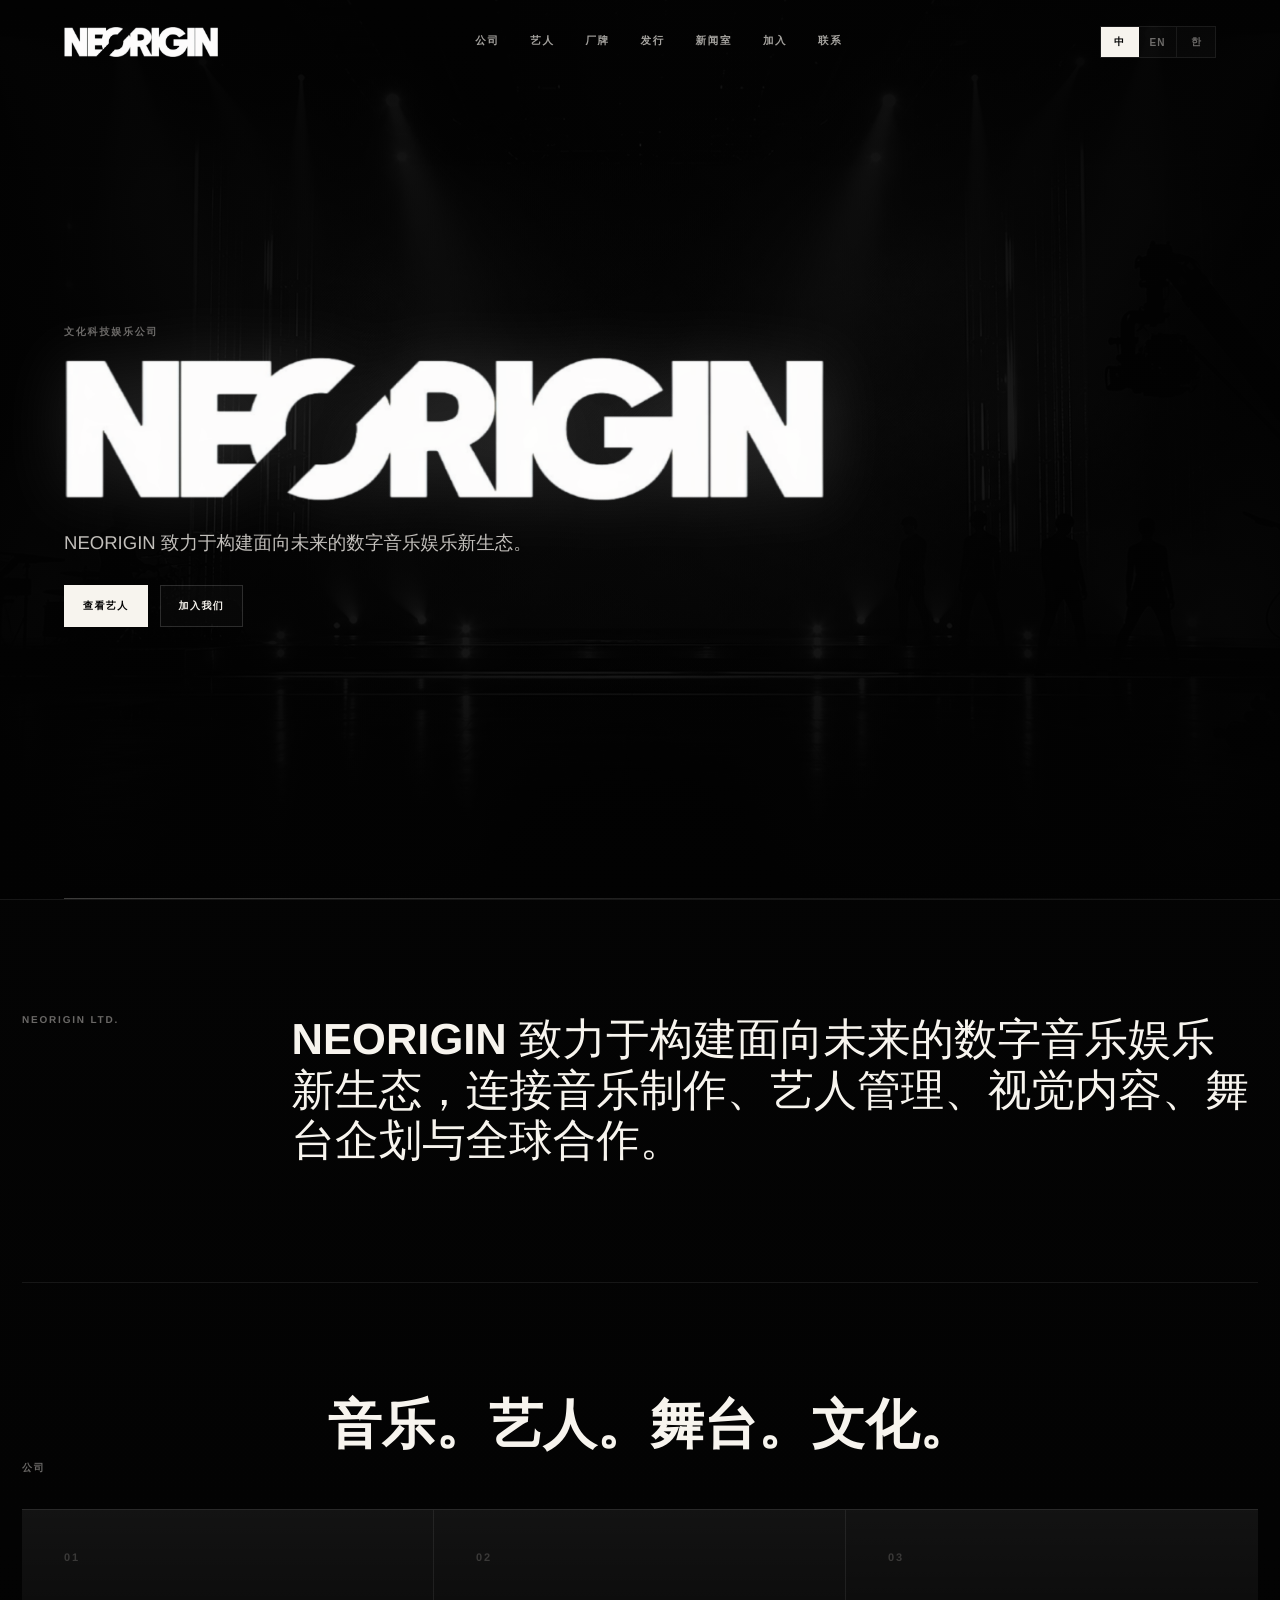
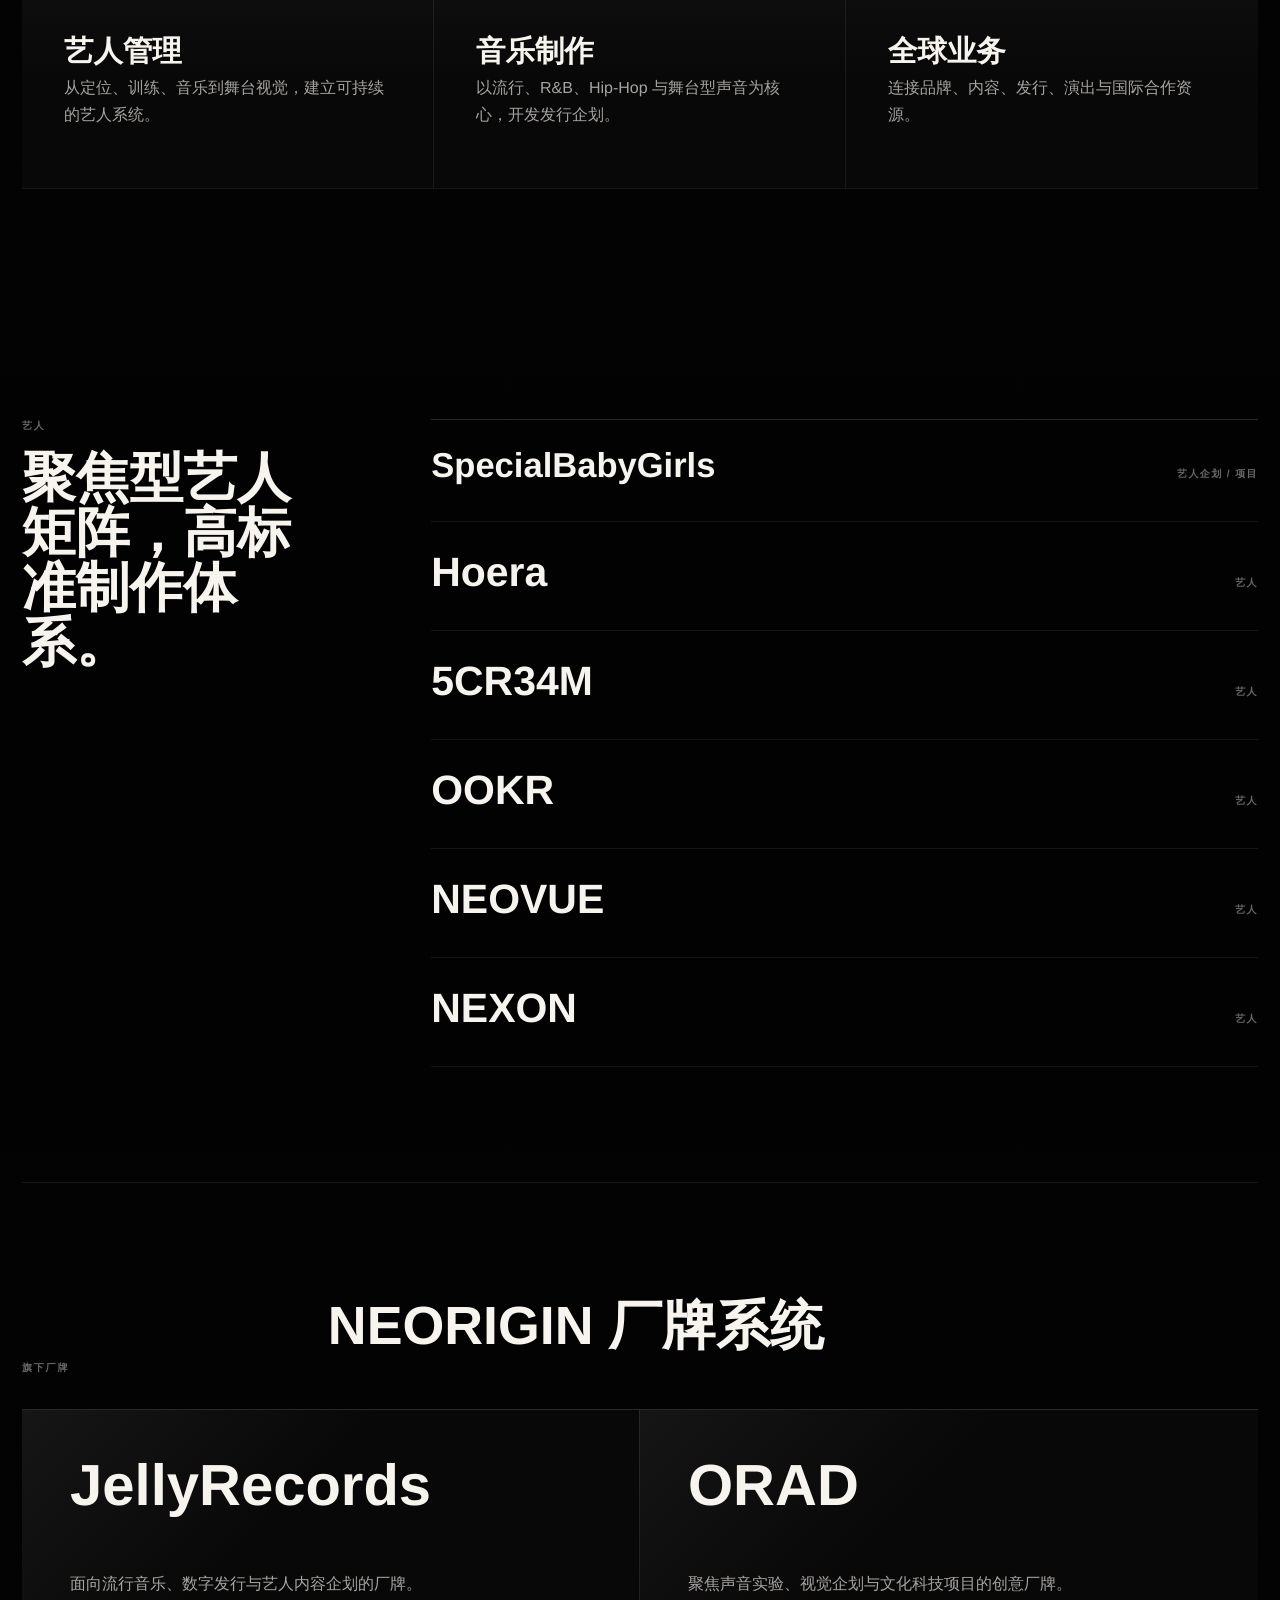
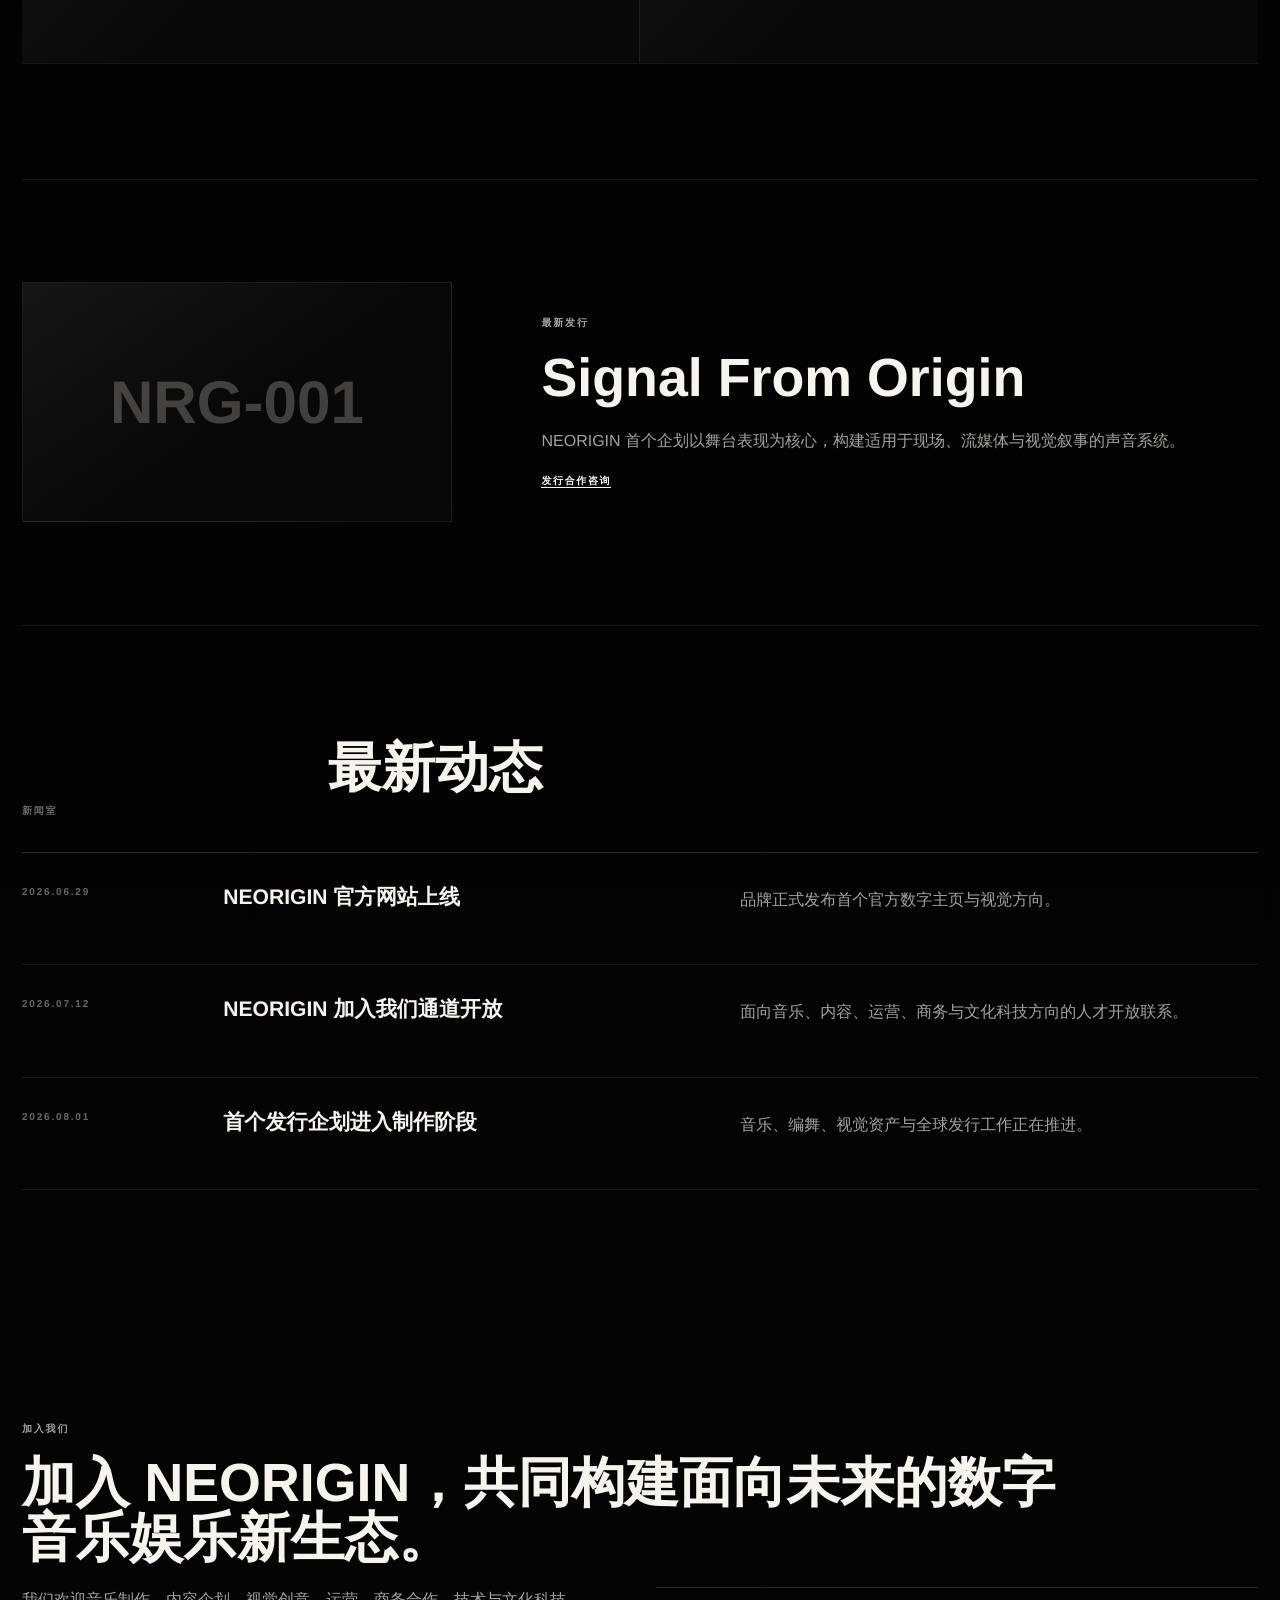
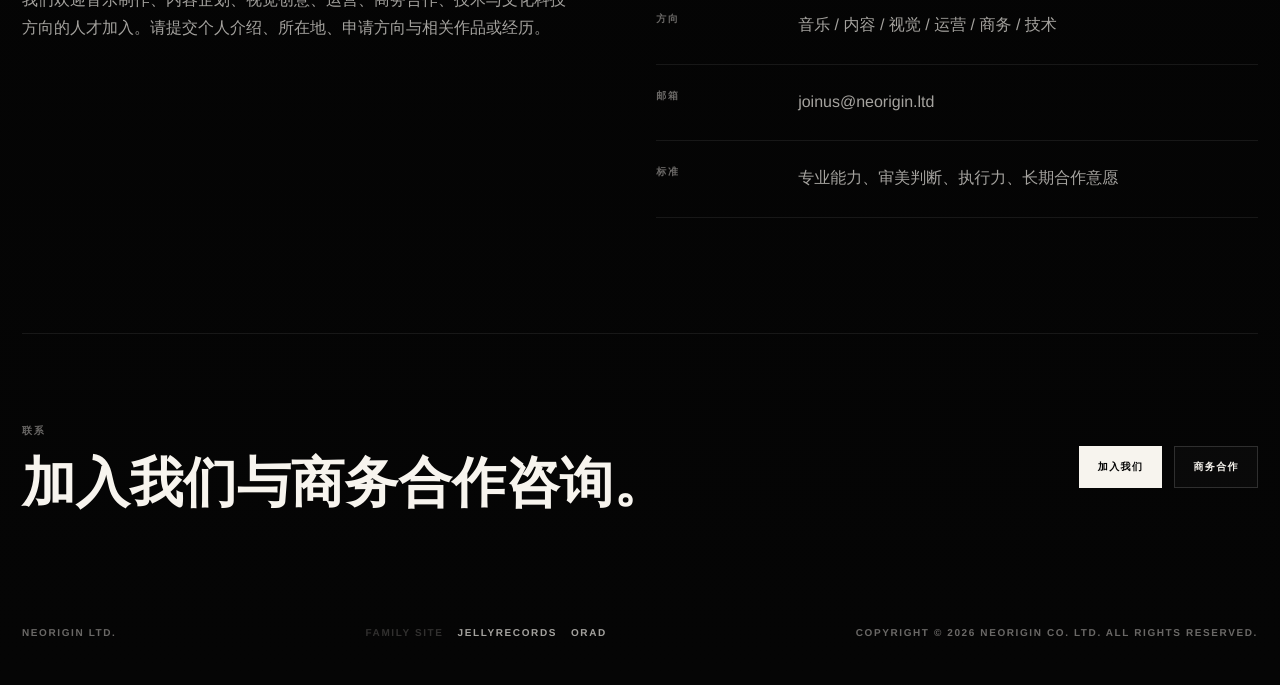
==== index.html @ 67bed232 "Add files via upload" ====
<!doctype html>
<html lang="zh-CN">
  <head>
    <meta charset="UTF-8" />
    <meta name="viewport" content="width=device-width, initial-scale=1.0" />
    <title>NEORIGIN | Official Website</title>
    <meta
      name="description"
      content="NEORIGIN is a premium music label building artists, sound, performance, and culture."
      data-i18n-attr="content:meta.description"
    />
    <link rel="stylesheet" href="./styles.css?v=2" />
  </head>
  <body>
    <header class="site-header" data-header>
      <a class="brand" href="#top" aria-label="NEORIGIN home">
        <img src="./assets/neorigin-logo.PNG" alt="NEORIGIN" />
      </a>
      <nav class="nav" aria-label="Primary navigation">
        <a href="#company" data-i18n="nav.company">公司</a>
        <div class="nav-item nav-artists">
          <a href="#artists" data-i18n="nav.artists">艺人</a>
          <div class="mega-menu artist-mega" aria-label="Artist pages">
            <a class="artist-logo-link" href="./artists/specialbabygirls/">
              <img src="./assets/SPECIALBABYGIRLS-LOGO-TRIM.PNG" alt="SpecialBabyGirls" />
            </a>
            <a class="artist-logo-link" href="./artists/hoera/">
              <img class="logo-hoera" src="./assets/Hoera-LOGO-TRIM.PNG" alt="Hoera" />
            </a>
            <a class="artist-logo-link" href="./artists/5cr34m/">
              <img src="./assets/5CR34M-LOGO-TRIM.PNG" alt="5CR34M" />
            </a>
            <a href="./artists/ookr/">OOKR</a>
            <a class="artist-logo-link" href="./artists/neovue/">
              <img src="./assets/NEOVUE-LOGO-TRIM.PNG" alt="NEOVUE" />
            </a>
            <a class="artist-logo-link" href="./artists/nexon/">
              <img src="./assets/NEXON-LOGO-TRIM.PNG" alt="NEXON" />
            </a>
          </div>
        </div>
        <div class="nav-item nav-labels">
          <a href="#labels" data-i18n="nav.labels">厂牌</a>
          <div class="mega-menu label-mega" aria-label="Label pages">
            <a href="./labels/jellyrecords/">
              <span>JellyRecords</span>
              <small data-i18n="labels.jelly.short">Pop / Digital Release</small>
            </a>
            <a href="./labels/orad/">
              <span>ORAD</span>
              <small data-i18n="labels.orad.short">Sound / Visual Lab</small>
            </a>
          </div>
        </div>
        <a href="#release" data-i18n="nav.release">发行</a>
        <a href="#news" data-i18n="nav.news">新闻室</a>
        <a href="#join" data-i18n="nav.join">加入</a>
        <a href="#contact" data-i18n="nav.contact">联系</a>
      </nav>
      <div class="header-actions">
        <div class="language-switch" aria-label="Language selector">
          <button class="lang-button is-active" type="button" data-lang="zh">中</button>
          <button class="lang-button" type="button" data-lang="en">EN</button>
          <button class="lang-button" type="button" data-lang="ko">한</button>
        </div>
        <button class="menu-button" type="button" aria-label="Open menu" data-menu-button>
          <span></span>
          <span></span>
        </button>
      </div>
    </header>

    <main id="top">
      <section class="hero" aria-label="NEORIGIN introduction">
        <img class="hero-media" src="./assets/neorigin-hero.png" alt="" />
        <div class="hero-overlay"></div>
        <div class="hero-content">
          <p class="kicker" data-i18n="hero.kicker">文化科技娱乐公司</p>
          <h1>
            <span>NEORIGIN</span>
            <img class="hero-logo" src="./assets/neorigin-logo.PNG" alt="" />
          </h1>
          <p class="hero-copy" data-i18n="hero.copy">
            NEORIGIN 致力于构建面向未来的数字音乐娱乐新生态。
          </p>
          <div class="hero-actions">
            <a class="button primary" href="#artists" data-i18n="hero.primary">查看艺人</a>
            <a class="button secondary" href="#join" data-i18n="hero.secondary">加入我们</a>
          </div>
        </div>
      </section>

      <section class="section intro-band" aria-label="Brand statement">
        <div class="section-label">NEORIGIN LTD.</div>
        <p data-i18n="intro.statement">
          NEORIGIN 致力于构建面向未来的数字音乐娱乐新生态，连接音乐制作、艺人管理、视觉内容、舞台企划与全球合作。
        </p>
      </section>

      <section class="section company" id="company">
        <div class="section-head">
          <p class="kicker" data-i18n="company.kicker">公司</p>
          <h2 data-i18n="company.title">Music. Artist. Performance. Culture.</h2>
        </div>
        <div class="company-grid">
          <article>
            <span>01</span>
            <h3 data-i18n="company.one.title">艺人管理</h3>
            <p data-i18n="company.one.copy">从定位、训练、音乐到舞台视觉，建立可持续的艺人系统。</p>
          </article>
          <article>
            <span>02</span>
            <h3 data-i18n="company.two.title">音乐制作</h3>
            <p data-i18n="company.two.copy">以流行、R&amp;B、Hip-Hop 与舞台型声音为核心，开发发行企划。</p>
          </article>
          <article>
            <span>03</span>
            <h3 data-i18n="company.three.title">全球业务</h3>
            <p data-i18n="company.three.copy">连接品牌、内容、发行、演出与国际合作资源。</p>
          </article>
        </div>
      </section>

      <section class="section split" id="artists">
        <div>
          <p class="kicker" data-i18n="artists.kicker">艺人</p>
          <h2 data-i18n="artists.title">聚焦型艺人矩阵，高标准制作体系。</h2>
        </div>
        <div class="artist-grid">
          <article class="artist-card">
            <h3><a href="./artists/specialbabygirls/">SpecialBabyGirls</a></h3>
            <p data-i18n="artists.type.group">Artist / Project</p>
          </article>
          <article class="artist-card">
            <h3><a href="./artists/hoera/">Hoera</a></h3>
            <p data-i18n="artists.type.artist">Artist</p>
          </article>
          <article class="artist-card">
            <h3><a href="./artists/5cr34m/">5CR34M</a></h3>
            <p data-i18n="artists.type.artist">Artist</p>
          </article>
          <article class="artist-card">
            <h3><a href="./artists/ookr/">OOKR</a></h3>
            <p data-i18n="artists.type.artist">Artist</p>
          </article>
          <article class="artist-card">
            <h3><a href="./artists/neovue/">NEOVUE</a></h3>
            <p data-i18n="artists.type.artist">Artist</p>
          </article>
          <article class="artist-card">
            <h3><a href="./artists/nexon/">NEXON</a></h3>
            <p data-i18n="artists.type.artist">Artist</p>
          </article>
        </div>
      </section>

      <section class="section labels" id="labels">
        <div class="section-head">
          <p class="kicker" data-i18n="labels.kicker">旗下厂牌</p>
          <h2 data-i18n="labels.title">NEORIGIN Label System</h2>
        </div>
        <div class="label-grid">
          <article>
            <h3><a href="./labels/jellyrecords/">JellyRecords</a></h3>
            <p data-i18n="labels.jelly">面向流行音乐、数字发行与艺人内容企划的厂牌。</p>
          </article>
          <article>
            <h3><a href="./labels/orad/">ORAD</a></h3>
            <p data-i18n="labels.orad">聚焦声音实验、视觉企划与文化科技项目的创意厂牌。</p>
          </article>
        </div>
      </section>

      <section class="release" id="release">
        <div class="release-art">
          <span>NRG-001</span>
        </div>
        <div class="release-copy">
          <p class="kicker" data-i18n="release.kicker">最新发行</p>
          <h2 data-i18n="release.title">Signal From Origin</h2>
          <p data-i18n="release.copy">
            NEORIGIN 首个企划以舞台表现为核心，构建适用于现场、流媒体与视觉叙事的声音系统。
          </p>
          <a class="text-link" href="#contact" data-i18n="release.link">发行合作咨询</a>
        </div>
      </section>

      <section class="section news" id="news">
        <div class="section-head">
          <p class="kicker" data-i18n="news.kicker">新闻室</p>
          <h2 data-i18n="news.title">最新动态</h2>
        </div>
        <div class="news-list">
          <article>
            <time datetime="2026-06-29">2026.06.29</time>
            <h3 data-i18n="news.one.title">NEORIGIN 官方网站上线</h3>
            <p data-i18n="news.one.copy">品牌正式发布首个官方数字主页与视觉方向。</p>
          </article>
          <article>
            <time datetime="2026-07-12">2026.07.12</time>
            <h3 data-i18n="news.two.title">NEORIGIN 加入我们通道开放</h3>
            <p data-i18n="news.two.copy">面向音乐、内容、运营、商务与文化科技方向的人才开放联系。</p>
          </article>
          <article>
            <time datetime="2026-08-01">2026.08.01</time>
            <h3 data-i18n="news.three.title">首个发行企划进入制作阶段</h3>
            <p data-i18n="news.three.copy">音乐、编舞、视觉资产与全球发行工作正在推进。</p>
          </article>
        </div>
      </section>

      <section class="about" id="join">
        <p class="kicker" data-i18n="join.kicker">加入我们</p>
        <h2 data-i18n="join.title">
          加入 NEORIGIN，共同构建面向未来的数字音乐娱乐新生态。
        </h2>
        <div class="about-grid">
          <p data-i18n="join.copy">
            我们欢迎音乐制作、内容企划、视觉创意、运营、商务合作、技术与文化科技方向的人才加入。请提交个人介绍、所在地、申请方向与相关作品或经历。
          </p>
          <dl>
            <div>
              <dt data-i18n="join.field.label">方向</dt>
              <dd data-i18n="join.field.value">音乐 / 内容 / 视觉 / 运营 / 商务 / 技术</dd>
            </div>
            <div>
              <dt data-i18n="join.mail.label">邮箱</dt>
              <dd><a href="mailto:joinus@neorigin.ltd">joinus@neorigin.ltd</a></dd>
            </div>
            <div>
              <dt data-i18n="join.standard.label">标准</dt>
              <dd data-i18n="join.standard.value">专业能力、审美判断、执行力、长期合作意愿</dd>
            </div>
          </dl>
        </div>
      </section>

      <section class="contact" id="contact">
        <div>
          <p class="kicker" data-i18n="contact.kicker">联系</p>
          <h2 data-i18n="contact.title">加入我们与商务合作咨询。</h2>
        </div>
        <div class="contact-links">
          <a class="button primary" href="mailto:joinus@neorigin.ltd" data-i18n="contact.join">加入我们</a>
          <a class="button secondary" href="mailto:reportorbeat@neorigin.ltd" data-i18n="contact.business">商务合作</a>
        </div>
      </section>
    </main>

    <footer class="footer">
      <span>NEORIGIN LTD.</span>
      <div class="footer-links" aria-label="Family site">
        <span>Family Site</span>
        <a href="./labels/jellyrecords/">JellyRecords</a>
        <a href="./labels/orad/">ORAD</a>
      </div>
      <span data-i18n="footer.rights">COPYRIGHT © 2026 NEORIGIN CO. LTD. ALL RIGHTS RESERVED.</span>
    </footer>

    <script src="./script.js"></script>
  </body>
</html>
---- styles.css ----
:root {
  --bg: #020202;
  --surface: #080808;
  --surface-2: #101010;
  --line: rgba(255, 255, 255, 0.15);
  --line-soft: rgba(255, 255, 255, 0.075);
  --text: #f7f4ee;
  --muted: rgba(247, 244, 238, 0.66);
  --soft: rgba(247, 244, 238, 0.42);
  --faint: rgba(247, 244, 238, 0.18);
  --max: 1240px;
  --pad: clamp(22px, 5vw, 72px);
}

* {
  box-sizing: border-box;
}

html {
  scroll-behavior: smooth;
  background: var(--bg);
}

body {
  margin: 0;
  overflow-x: hidden;
  background:
    radial-gradient(circle at 70% 0%, rgba(255, 255, 255, 0.055), transparent 34vw),
    linear-gradient(180deg, #050505 0%, var(--bg) 42%, #050505 100%);
  color: var(--text);
  font-family:
    "Inter", "Helvetica Neue", Helvetica, ui-sans-serif, system-ui, -apple-system,
    BlinkMacSystemFont, "Segoe UI", "PingFang SC", "Hiragino Sans GB",
    "Noto Sans CJK SC", "Microsoft YaHei", Arial, sans-serif;
  letter-spacing: 0;
  text-rendering: geometricPrecision;
  -webkit-font-smoothing: antialiased;
}

body::selection {
  background: var(--text);
  color: var(--bg);
}

a {
  color: inherit;
  text-decoration: none;
}

img,
svg,
video,
canvas {
  max-width: 100%;
}

button,
input,
textarea,
select {
  font: inherit;
}

:where(h1, h2, h3, p, a, span, strong, small, dt, dd, button) {
  overflow-wrap: anywhere;
}

.site-header {
  position: fixed;
  inset: 0 0 auto;
  z-index: 20;
  display: grid;
  grid-template-columns: auto 1fr auto;
  align-items: center;
  gap: clamp(18px, 3vw, 42px);
  height: 84px;
  padding: 0 var(--pad);
  border-bottom: 1px solid transparent;
  transition:
    background 180ms ease,
    border-color 180ms ease;
}

.site-header.is-scrolled,
.site-header.is-open {
  background: rgba(2, 2, 2, 0.9);
  border-color: var(--line-soft);
  backdrop-filter: blur(20px);
}

.brand {
  display: inline-flex;
  align-items: center;
  width: clamp(142px, 12vw, 190px);
  min-width: 134px;
  height: 40px;
}

.brand img,
.hero-logo {
  display: block;
  width: 100%;
  height: 100%;
  object-fit: contain;
}

.nav {
  display: flex;
  justify-content: center;
  align-items: center;
  gap: clamp(16px, 2.4vw, 34px);
  color: var(--muted);
  font-size: 10.5px;
  font-weight: 650;
  letter-spacing: 0.16em;
  text-transform: uppercase;
}

.nav a {
  position: relative;
  padding: 7px 0;
  transition: color 160ms ease;
}

.nav-item {
  display: flex;
  align-items: center;
  height: 84px;
}

.nav a::after {
  position: absolute;
  right: 0;
  bottom: 0;
  left: 0;
  height: 1px;
  content: "";
  background: currentColor;
  opacity: 0;
  transform: scaleX(0);
  transform-origin: right;
  transition:
    opacity 180ms ease,
    transform 180ms ease;
}

.nav a:hover {
  color: var(--text);
}

.nav a:hover::after {
  opacity: 1;
  transform: scaleX(1);
  transform-origin: left;
}

.mega-menu {
  position: fixed;
  top: 84px;
  left: 0;
  z-index: 19;
  display: grid;
  width: 100%;
  min-height: 76px;
  padding: 0 var(--pad);
  border-top: 1px solid var(--line-soft);
  border-bottom: 1px solid var(--line-soft);
  background: rgba(2, 2, 2, 0.96);
  backdrop-filter: blur(18px);
  opacity: 0;
  pointer-events: none;
  transform: translateY(-8px);
  transition:
    opacity 160ms ease,
    transform 160ms ease;
}

.artist-mega {
  grid-template-columns: repeat(6, minmax(0, 1fr));
}

.label-mega {
  grid-template-columns: repeat(2, minmax(0, 1fr));
  padding-inline: max(var(--pad), calc((100vw - var(--max)) / 2));
}

.mega-menu::before {
  position: absolute;
  top: -18px;
  right: 0;
  left: 0;
  height: 18px;
  content: "";
}

.mega-menu a {
  display: flex;
  align-items: center;
  justify-content: center;
  min-width: 0;
  padding: 0 18px;
  border-right: 1px solid var(--line-soft);
  color: var(--muted);
  font-size: 12px;
  font-weight: 650;
  letter-spacing: 0.08em;
  text-transform: none;
  white-space: nowrap;
}

.label-mega a {
  flex-direction: column;
  align-items: flex-start;
  min-height: 96px;
  padding: 18px 28px;
}

.label-mega span {
  color: var(--text);
  font-size: clamp(22px, 2.8vw, 38px);
  line-height: 0.95;
  font-weight: 720;
  letter-spacing: 0;
}

.label-mega small {
  margin-top: 12px;
  color: var(--soft);
  font-size: 10px;
  font-weight: 720;
  letter-spacing: 0.14em;
  text-transform: uppercase;
}

.artist-mega img {
  display: block;
  width: auto;
  max-width: min(100%, 176px);
  height: auto;
  max-height: 38px;
  object-fit: contain;
}

.artist-mega img.logo-tall {
  max-height: 54px;
}

.artist-mega img.logo-hoera {
  max-height: 44px;
}

.artist-mega .artist-logo-link {
  padding: 0 16px;
}

.mega-menu a:first-child {
  border-left: 1px solid var(--line-soft);
}

.mega-menu a::after {
  display: none;
}

.mega-menu a:hover {
  color: var(--text);
  background: rgba(255, 255, 255, 0.045);
}

.nav-artists:hover .artist-mega,
.nav-artists:focus-within .artist-mega,
.artist-mega:hover,
.nav-labels:hover .label-mega,
.nav-labels:focus-within .label-mega,
.label-mega:hover {
  opacity: 1;
  pointer-events: auto;
  transform: translateY(0);
}

.header-actions {
  display: flex;
  align-items: center;
  gap: 12px;
}

.language-switch {
  display: flex;
  align-items: center;
  height: 32px;
  border: 1px solid var(--line-soft);
  background: rgba(255, 255, 255, 0.025);
}

.lang-button {
  height: 30px;
  min-width: 38px;
  padding: 0 10px;
  border: 0;
  border-right: 1px solid var(--line-soft);
  background: transparent;
  color: var(--soft);
  font: inherit;
  font-size: 10px;
  font-weight: 850;
  letter-spacing: 0.1em;
  cursor: pointer;
}

.lang-button:last-child {
  border-right: 0;
}

.lang-button.is-active {
  background: var(--text);
  color: var(--bg);
}

.menu-button {
  display: none;
  width: 38px;
  height: 38px;
  padding: 0;
  border: 1px solid var(--line-soft);
  background: transparent;
  color: var(--text);
}

.menu-button span {
  display: block;
  width: 17px;
  height: 1px;
  margin: 6px auto;
  background: currentColor;
}

.hero {
  position: relative;
  display: grid;
  min-height: 100svh;
  overflow: hidden;
  align-items: center;
  padding: 116px var(--pad) clamp(54px, 7vh, 82px);
  border-bottom: 1px solid var(--line-soft);
}

.hero::after {
  position: absolute;
  inset: auto var(--pad) 0;
  z-index: 2;
  height: 1px;
  content: "";
  background: linear-gradient(90deg, var(--text), transparent);
  opacity: 0.24;
}

.hero-media {
  position: absolute;
  inset: 0;
  width: 100%;
  height: 100%;
  object-fit: cover;
  opacity: 0.5;
  filter: grayscale(1) contrast(1.14) brightness(0.72);
  transform: scale(1.02);
}

.hero-overlay {
  position: absolute;
  inset: 0;
  background:
    linear-gradient(90deg, rgba(2, 2, 2, 0.95), rgba(2, 2, 2, 0.36) 48%, rgba(2, 2, 2, 0.92)),
    linear-gradient(0deg, rgba(2, 2, 2, 0.98), rgba(2, 2, 2, 0.18) 54%, rgba(2, 2, 2, 0.82));
}

.hero-content {
  position: relative;
  z-index: 3;
  width: min(860px, 100%);
}

.kicker,
.section-label,
time,
dt {
  margin: 0 0 18px;
  color: var(--soft);
  font-size: 10px;
  font-weight: 700;
  letter-spacing: 0.18em;
  text-transform: uppercase;
}

h1,
h2,
h3,
p {
  margin-top: 0;
}

h1 {
  width: min(760px, 76vw);
  margin: 0 0 28px;
}

h1 span {
  position: absolute;
  width: 1px;
  height: 1px;
  overflow: hidden;
  clip: rect(0 0 0 0);
  white-space: nowrap;
}

.hero-logo {
  height: auto;
  filter: drop-shadow(0 0 34px rgba(255, 255, 255, 0.12));
}

h2 {
  margin-bottom: 22px;
  font-size: clamp(28px, 4.2vw, 58px);
  line-height: 1.02;
  font-weight: 680;
}

h3 {
  margin-bottom: 9px;
  font-size: clamp(19px, 2vw, 28px);
  line-height: 1.06;
  font-weight: 680;
}

.hero-copy {
  max-width: 650px;
  margin-bottom: 28px;
  color: rgba(247, 244, 238, 0.78);
  font-size: clamp(16px, 1.45vw, 21px);
  line-height: 1.5;
  font-weight: 420;
}

.hero-actions,
.contact {
  display: flex;
  align-items: center;
  gap: 12px;
  flex-wrap: wrap;
}

.button {
  display: inline-flex;
  align-items: center;
  justify-content: center;
  min-height: 42px;
  padding: 0 18px;
  border: 1px solid var(--line);
  color: var(--text);
  background: rgba(255, 255, 255, 0.02);
  font-size: 10px;
  font-weight: 700;
  letter-spacing: 0.14em;
  text-transform: uppercase;
  transition:
    background 160ms ease,
    color 160ms ease,
    border-color 160ms ease,
    transform 160ms ease;
}

.button.primary {
  background: var(--text);
  color: var(--bg);
  border-color: var(--text);
}

.button:hover {
  transform: translateY(-1px);
}

.button.secondary:hover,
.button.primary:hover {
  border-color: var(--text);
  background: transparent;
  color: var(--text);
}

.section,
.release,
.about,
.contact,
.footer {
  width: min(var(--max), calc(100% - 44px));
  margin: 0 auto;
}

.section,
.about {
  padding: clamp(78px, 9vw, 126px) 0;
}

.intro-band {
  display: grid;
  grid-template-columns: 180px 1fr;
  gap: clamp(28px, 7vw, 96px);
  border-bottom: 1px solid var(--line-soft);
}

.intro-band p {
  max-width: 1040px;
  margin-bottom: 0;
  color: var(--text);
  font-size: clamp(24px, 3.4vw, 46px);
  line-height: 1.16;
  font-weight: 580;
}

.section-head {
  display: grid;
  grid-template-columns: minmax(140px, 0.26fr) 1fr;
  align-items: end;
  gap: clamp(26px, 5vw, 72px);
  padding-bottom: clamp(22px, 3vw, 34px);
  border-bottom: 1px solid var(--line);
}

.section-head .kicker {
  margin-bottom: 0;
}

.company .section-head {
  margin-bottom: 0;
}

.company-grid {
  display: grid;
  grid-template-columns: repeat(3, minmax(0, 1fr));
  border-bottom: 1px solid var(--line-soft);
}

.company-grid article {
  min-height: 260px;
  padding: clamp(26px, 3.4vw, 42px);
  border-right: 1px solid var(--line-soft);
  background:
    linear-gradient(180deg, rgba(255, 255, 255, 0.042), transparent 62%),
    var(--surface);
  transition:
    background 180ms ease,
    transform 180ms ease;
}

.company-grid article:hover {
  background:
    linear-gradient(180deg, rgba(255, 255, 255, 0.075), transparent 68%),
    var(--surface-2);
  transform: translateY(-2px);
}

.company-grid article:last-child {
  border-right: 0;
}

.company-grid span {
  display: block;
  margin-bottom: clamp(46px, 6vw, 72px);
  color: var(--faint);
  font-size: 11px;
  font-weight: 700;
  letter-spacing: 0.18em;
}

.company-grid h3 {
  font-size: clamp(20px, 2.3vw, 30px);
}

.company-grid p {
  max-width: 330px;
  color: var(--muted);
  line-height: 1.68;
}

.split {
  display: grid;
  grid-template-columns: minmax(260px, 0.58fr) 1.5fr;
  gap: clamp(34px, 7vw, 104px);
  align-items: start;
}

.artist-grid {
  border-top: 1px solid var(--line);
}

.artist-card {
  position: relative;
  display: grid;
  grid-template-columns: minmax(230px, 0.78fr) 1fr;
  gap: 24px;
  align-items: baseline;
  padding: clamp(18px, 2.4vw, 30px) 0;
  border-bottom: 1px solid var(--line-soft);
  overflow: hidden;
}

.artist-card::before {
  position: absolute;
  inset: 0;
  content: "";
  background: linear-gradient(90deg, rgba(255, 255, 255, 0.065), transparent 44%);
  opacity: 0;
  transform: translateX(-18px);
  transition:
    opacity 160ms ease,
    transform 160ms ease;
}

.artist-card:hover::before {
  opacity: 1;
  transform: translateX(0);
}

.artist-card h3 {
  position: relative;
  margin: 0;
  font-size: clamp(24px, 3.2vw, 44px);
  line-height: 0.98;
  white-space: nowrap;
}

.artist-card h3 a {
  display: inline-block;
  max-width: 100%;
  white-space: nowrap;
}

.artist-card:first-child h3 {
  font-size: clamp(22px, 2.7vw, 36px);
}

.artist-card p {
  position: relative;
  justify-self: end;
  color: var(--soft);
  font-size: 10px;
  font-weight: 700;
  letter-spacing: 0.14em;
  text-transform: uppercase;
}

.release-copy p,
.about p,
.news-list p,
.label-grid p,
dd {
  color: var(--muted);
  line-height: 1.72;
}

.labels {
  border-top: 1px solid var(--line-soft);
}

.label-grid {
  display: grid;
  grid-template-columns: repeat(2, minmax(0, 1fr));
  border-bottom: 1px solid var(--line-soft);
}

.label-grid article {
  min-width: 0;
  min-height: 250px;
  padding: clamp(28px, 4vw, 48px);
  border-right: 1px solid var(--line-soft);
  background:
    linear-gradient(135deg, rgba(255, 255, 255, 0.055), transparent 42%),
    var(--surface);
  transition:
    background 180ms ease,
    transform 180ms ease;
}

.label-grid article:hover {
  background:
    linear-gradient(135deg, rgba(255, 255, 255, 0.09), transparent 50%),
    var(--surface-2);
  transform: translateY(-2px);
}

.label-grid article:last-child {
  border-right: 0;
}

.label-grid h3 {
  margin-bottom: clamp(34px, 5vw, 56px);
  font-size: clamp(30px, 4.6vw, 58px);
  line-height: 0.98;
  letter-spacing: 0;
  overflow-wrap: anywhere;
}

.label-grid h3 a {
  display: inline-block;
}

.release {
  display: grid;
  grid-template-columns: minmax(260px, 0.75fr) 1.25fr;
  gap: clamp(34px, 7vw, 104px);
  align-items: center;
  padding: clamp(72px, 8vw, 112px) 0;
  border-top: 1px solid var(--line-soft);
  border-bottom: 1px solid var(--line-soft);
}

.release-art {
  display: grid;
  place-items: center;
  min-height: 240px;
  border: 1px solid var(--line-soft);
  background:
    linear-gradient(145deg, rgba(255, 255, 255, 0.055), transparent 52%),
    var(--surface);
  color: rgba(247, 244, 238, 0.24);
  font-size: clamp(34px, 4.7vw, 66px);
  font-weight: 760;
}

.release-copy {
  max-width: 720px;
}

.text-link {
  color: var(--text);
  font-size: 10px;
  font-weight: 700;
  letter-spacing: 0.16em;
  text-transform: uppercase;
  border-bottom: 1px solid currentColor;
}

.news-list article {
  display: grid;
  grid-template-columns: 150px minmax(240px, 0.9fr) 1fr;
  gap: clamp(22px, 4vw, 54px);
  padding: clamp(22px, 3vw, 34px) 0;
  border-bottom: 1px solid var(--line-soft);
  transition: background 160ms ease;
}

.news-list article:hover {
  background: rgba(255, 255, 255, 0.026);
}

.news-list h3 {
  font-size: clamp(17px, 1.65vw, 22px);
}

.about {
  padding-top: clamp(78px, 9vw, 126px);
}

.about h2 {
  max-width: 1040px;
}

.about-grid {
  display: grid;
  grid-template-columns: 0.95fr 1.05fr;
  gap: clamp(34px, 7vw, 96px);
}

dl {
  margin: 0;
  border-top: 1px solid var(--line);
}

dl div {
  display: grid;
  grid-template-columns: 120px 1fr;
  gap: 22px;
  padding: 24px 0;
  border-bottom: 1px solid var(--line-soft);
}

dt {
  margin: 0;
}

dd {
  margin: 0;
}

.contact {
  justify-content: space-between;
  padding: clamp(62px, 7vw, 92px) 0;
  border-top: 1px solid var(--line-soft);
}

.contact h2 {
  max-width: 760px;
  margin-bottom: 0;
}

.contact-links {
  display: flex;
  flex-wrap: wrap;
  justify-content: flex-end;
  gap: 12px;
}

.footer {
  display: flex;
  flex-wrap: wrap;
  justify-content: space-between;
  align-items: center;
  gap: 20px;
  padding: 28px 0 46px;
  color: var(--soft);
  font-size: 10px;
  font-weight: 700;
  letter-spacing: 0.16em;
  text-transform: uppercase;
}

.footer-links {
  display: flex;
  align-items: center;
  gap: 14px;
  flex-wrap: wrap;
}

.footer-links span {
  color: var(--faint);
}

.footer-links a {
  color: var(--muted);
  transition: color 160ms ease;
}

.footer-links a:hover {
  color: var(--text);
}

@media (max-width: 1080px) {
  .site-header {
    grid-template-columns: auto auto;
    height: 72px;
    gap: 12px;
  }

  .brand {
    width: min(40vw, 150px);
    height: 34px;
  }

  .menu-button {
    display: block;
  }

  .header-actions {
    justify-self: end;
  }

  .nav {
    position: fixed;
    inset: 72px 0 auto 0;
    display: none;
    flex-direction: column;
    align-items: flex-start;
    gap: 22px;
    padding: 26px 22px 30px;
    background: rgba(2, 2, 2, 0.97);
    border-bottom: 1px solid var(--line-soft);
  }

  .nav-item {
    display: block;
    width: 100%;
    height: auto;
  }

  .mega-menu {
    position: static;
    display: grid;
    grid-template-columns: 1fr;
    width: 100%;
    min-height: 0;
    margin-top: 12px;
    padding: 0;
    border: 1px solid var(--line-soft);
    background: transparent;
    opacity: 1;
    pointer-events: auto;
    transform: none;
  }

  .mega-menu::before {
    display: none;
  }

  .mega-menu a {
    min-height: 38px;
    padding: 0 14px;
    border-right: 0;
    border-bottom: 1px solid var(--line-soft);
  }

  .label-mega a {
    align-items: flex-start;
    min-height: 70px;
    padding: 12px 14px;
  }

  .label-mega span {
    font-size: 22px;
  }

  .label-mega small {
    margin-top: 8px;
  }

  .artist-mega img {
    max-width: min(100%, 150px);
    max-height: 30px;
  }

  .artist-mega img.logo-tall {
    max-height: 40px;
  }

  .artist-mega img.logo-hoera {
    max-height: 32px;
  }

  .mega-menu a:first-child {
    border-left: 0;
  }

  .mega-menu a:last-child {
    border-bottom: 0;
  }

  .site-header.is-open .nav {
    display: flex;
  }

  .language-switch {
    height: 30px;
  }

  .lang-button {
    height: 28px;
    min-width: 32px;
    padding: 0 7px;
    font-size: 10px;
  }

  .hero {
    min-height: 94svh;
    padding-top: 108px;
  }

  .hero-media {
    transform: none;
  }

  .section-head,
  .intro-band,
  .split,
  .release,
  .about-grid,
  .news-list article,
  .company-grid,
  .label-grid {
    grid-template-columns: 1fr;
  }

  .company-grid article {
    min-height: auto;
    border-right: 0;
    border-bottom: 1px solid var(--line-soft);
  }

  .company-grid article:last-child {
    border-bottom: 0;
  }

  .company-grid span {
    margin-bottom: 42px;
  }

  .artist-card {
    grid-template-columns: 1fr;
    gap: 10px;
  }

  .artist-card p {
    justify-self: start;
  }

  .label-grid article {
    min-height: auto;
    border-right: 0;
    border-bottom: 1px solid var(--line-soft);
  }

  .label-grid article:last-child {
    border-bottom: 0;
  }

  .release-art {
    min-height: 210px;
  }

  .news-list article {
    gap: 8px;
  }

  .contact,
  .footer {
    align-items: flex-start;
    flex-direction: column;
  }

  .contact-links {
    justify-content: flex-start;
  }
}

@media (max-width: 560px) {
  :root {
    --pad: 20px;
  }

  .site-header {
    padding: 0 16px;
  }

  .hero {
    padding-bottom: 82px;
  }

  h1 {
    width: 100%;
  }

  h2 {
    font-size: clamp(26px, 8vw, 38px);
  }

  .intro-band p {
    font-size: clamp(22px, 7vw, 34px);
  }

  .artist-card h3 {
    font-size: clamp(23px, 7vw, 34px);
  }

  .artist-card:first-child h3 {
    font-size: clamp(21px, 6.1vw, 30px);
  }

  .label-grid h3 {
    font-size: clamp(30px, 9vw, 42px);
  }

  dl div {
    grid-template-columns: 1fr;
    gap: 8px;
  }
}

@media (max-width: 420px) {
  :root {
    --pad: 16px;
  }

  .site-header {
    height: 68px;
    padding: 0 12px;
  }

  .brand {
    min-width: 112px;
    width: min(42vw, 128px);
    height: 30px;
  }

  .header-actions {
    gap: 8px;
    min-width: 0;
  }

  .language-switch {
    max-width: calc(100vw - 184px);
    overflow-x: auto;
  }

  .menu-button {
    width: 34px;
    height: 34px;
    flex: 0 0 auto;
  }

  .nav {
    top: 68px;
    max-height: calc(100dvh - 68px);
    overflow-y: auto;
  }

  .hero {
    min-height: auto;
    padding-top: 96px;
  }

  .hero-copy {
    font-size: 15px;
  }

  .section,
  .release,
  .about,
  .contact,
  .footer {
    width: min(var(--max), calc(100% - 32px));
  }

  .button {
    width: 100%;
    min-height: 44px;
  }

  .contact-links {
    width: 100%;
  }
}

@media (max-height: 680px) and (min-width: 700px) {
  .site-header,
  .nav-item {
    height: 68px;
  }

  .mega-menu {
    top: 68px;
  }

  .hero {
    min-height: auto;
    padding-top: 96px;
    padding-bottom: 48px;
  }
}
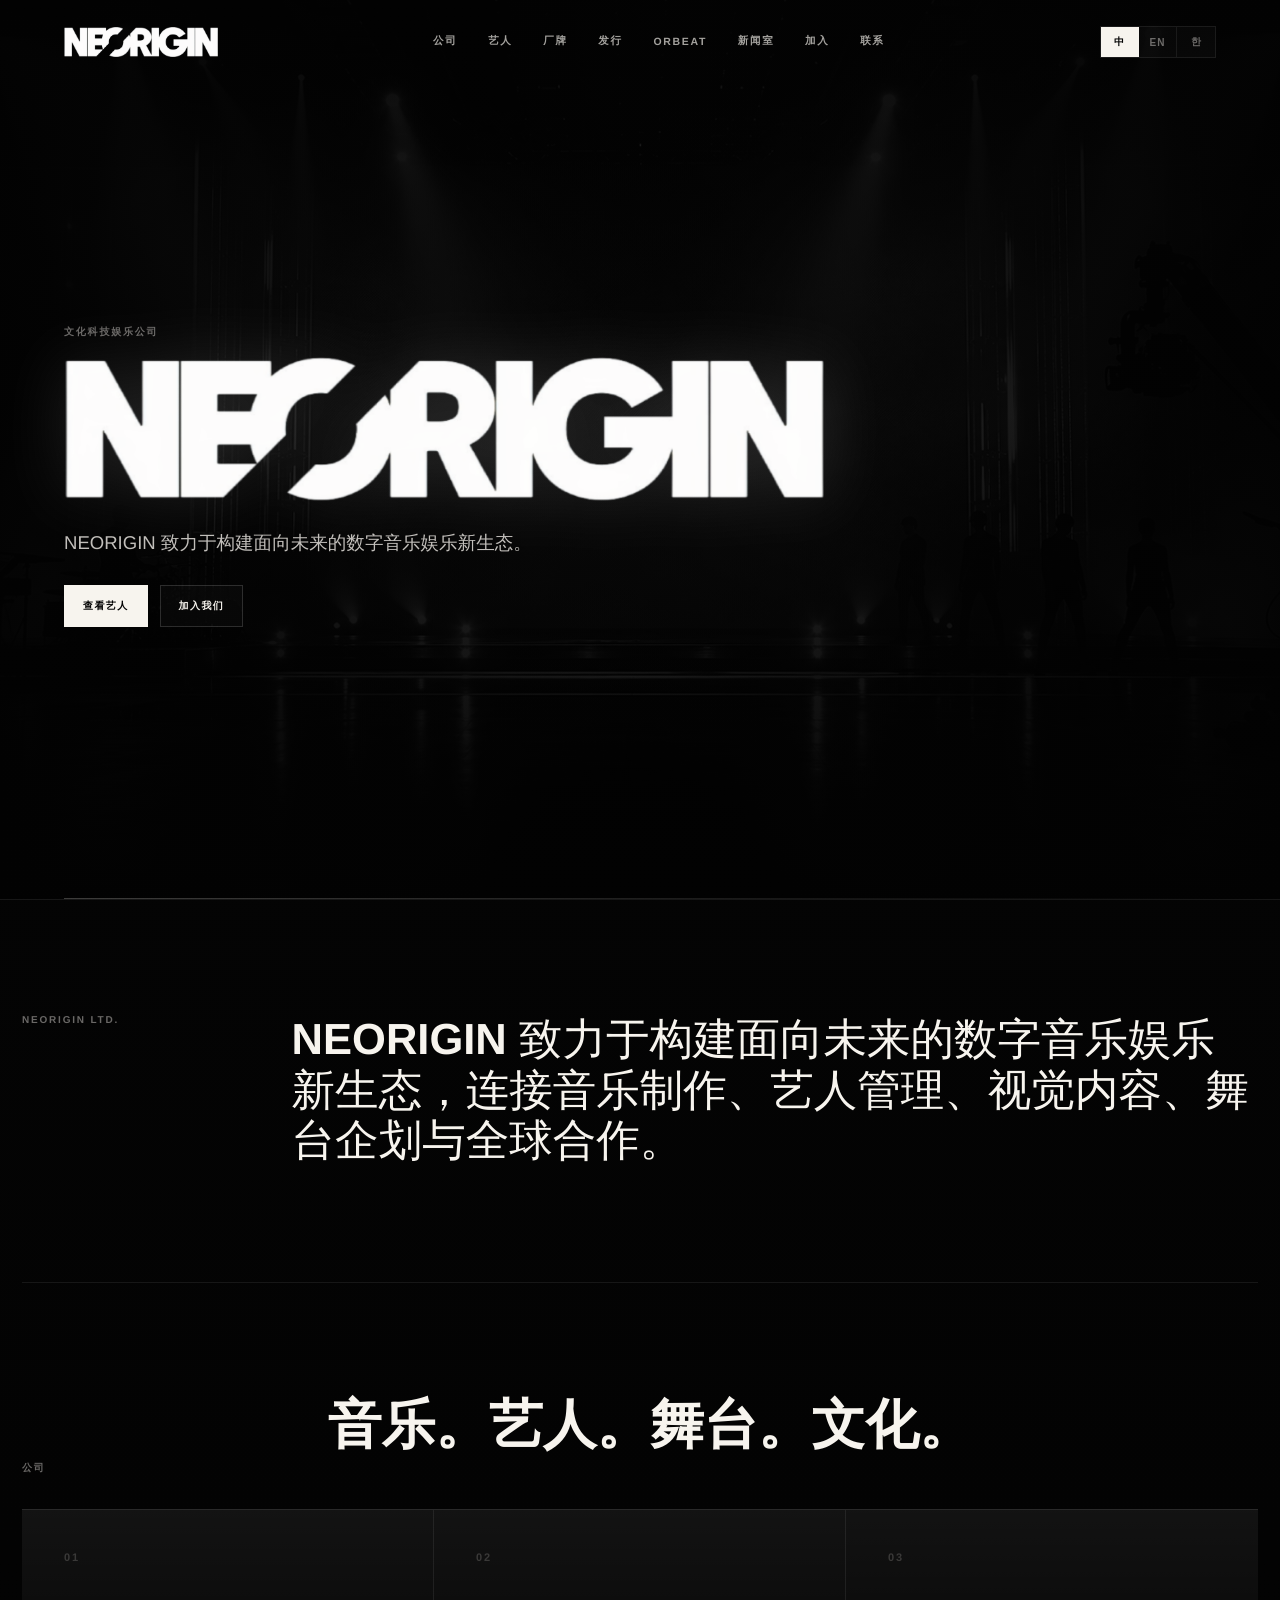
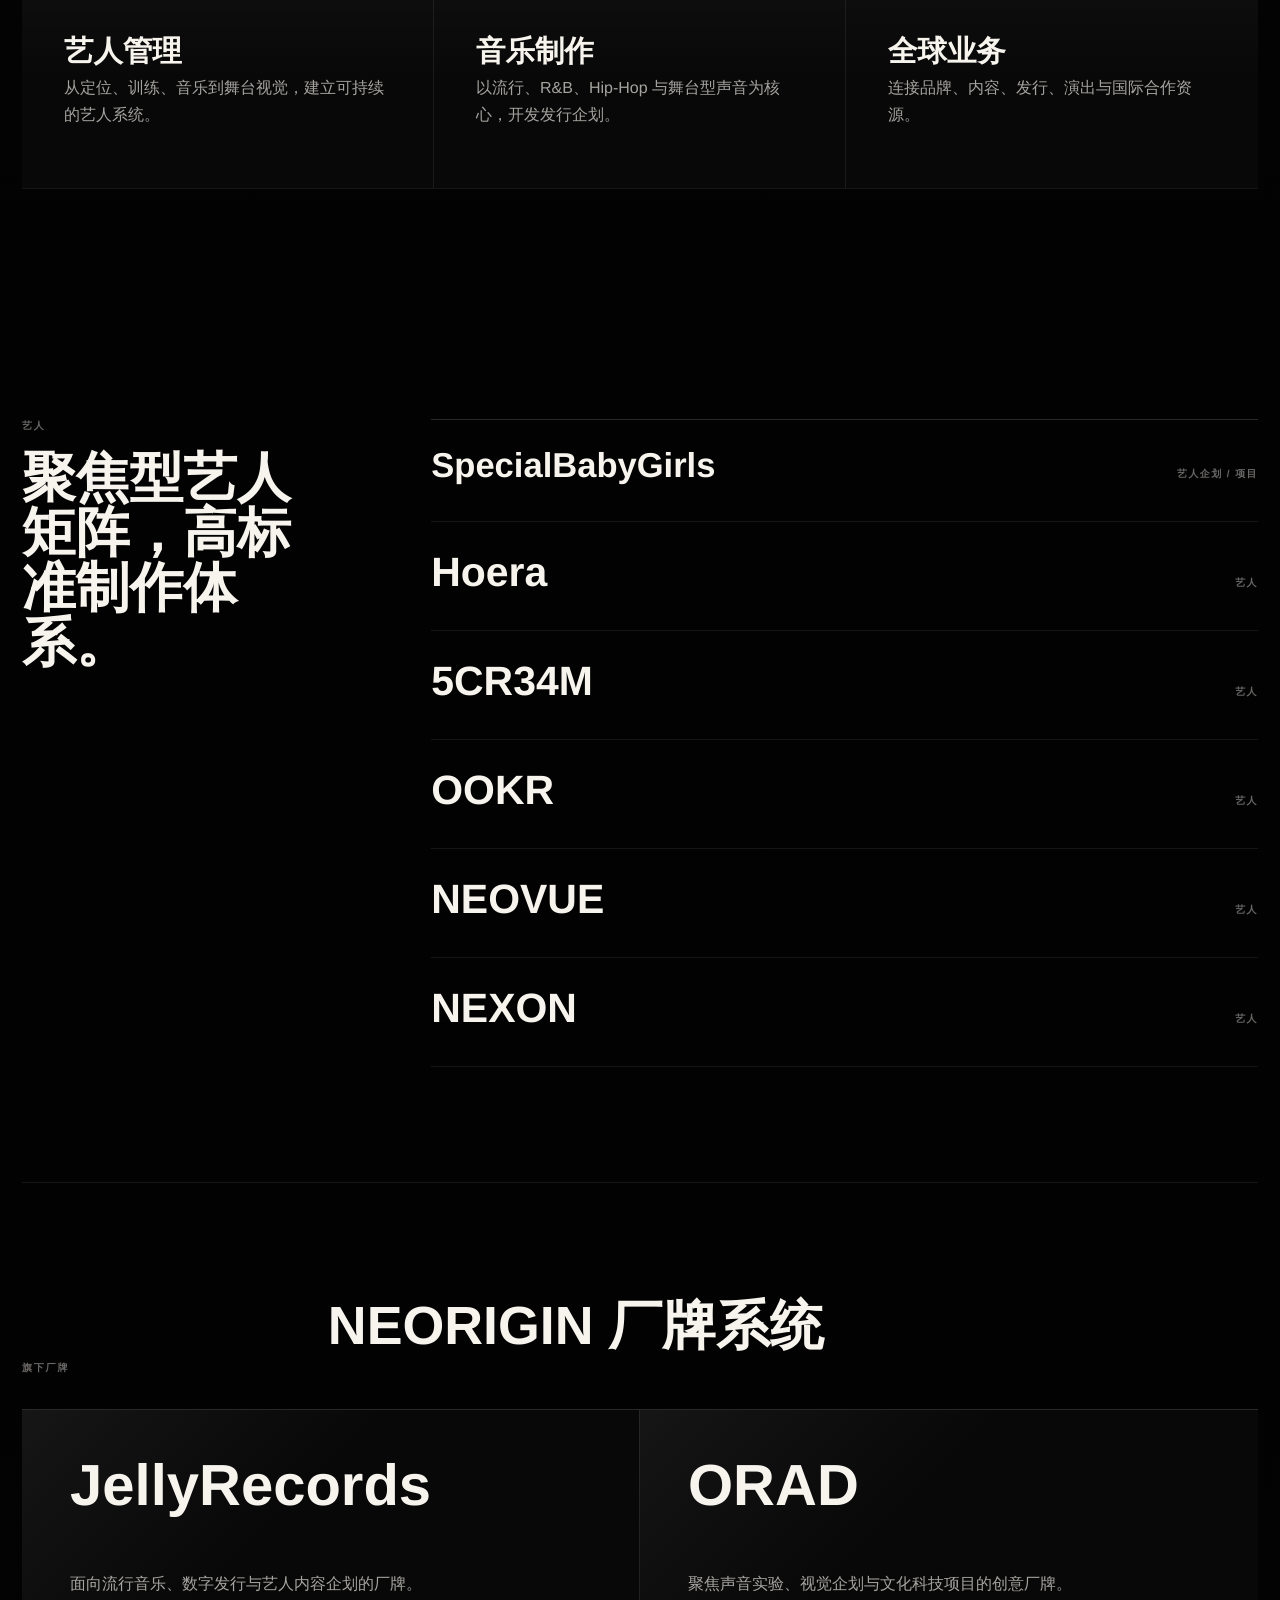
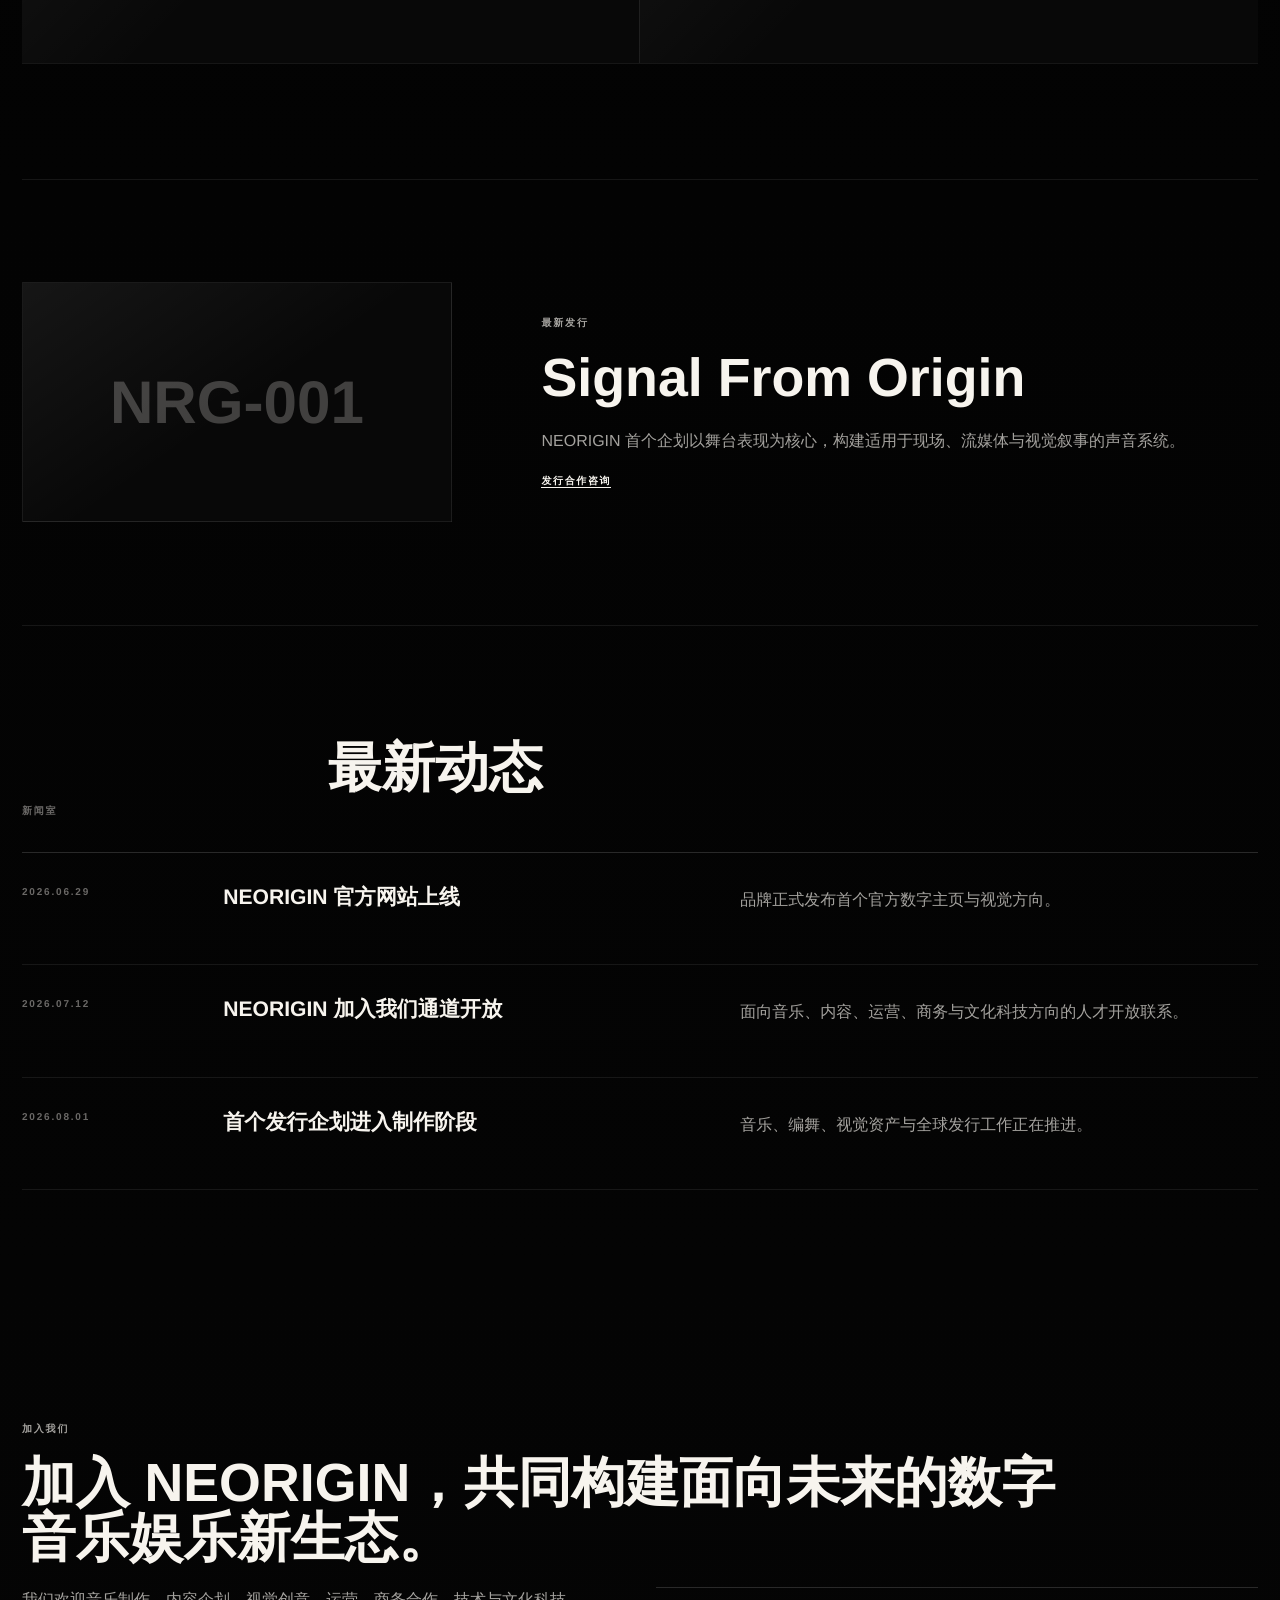
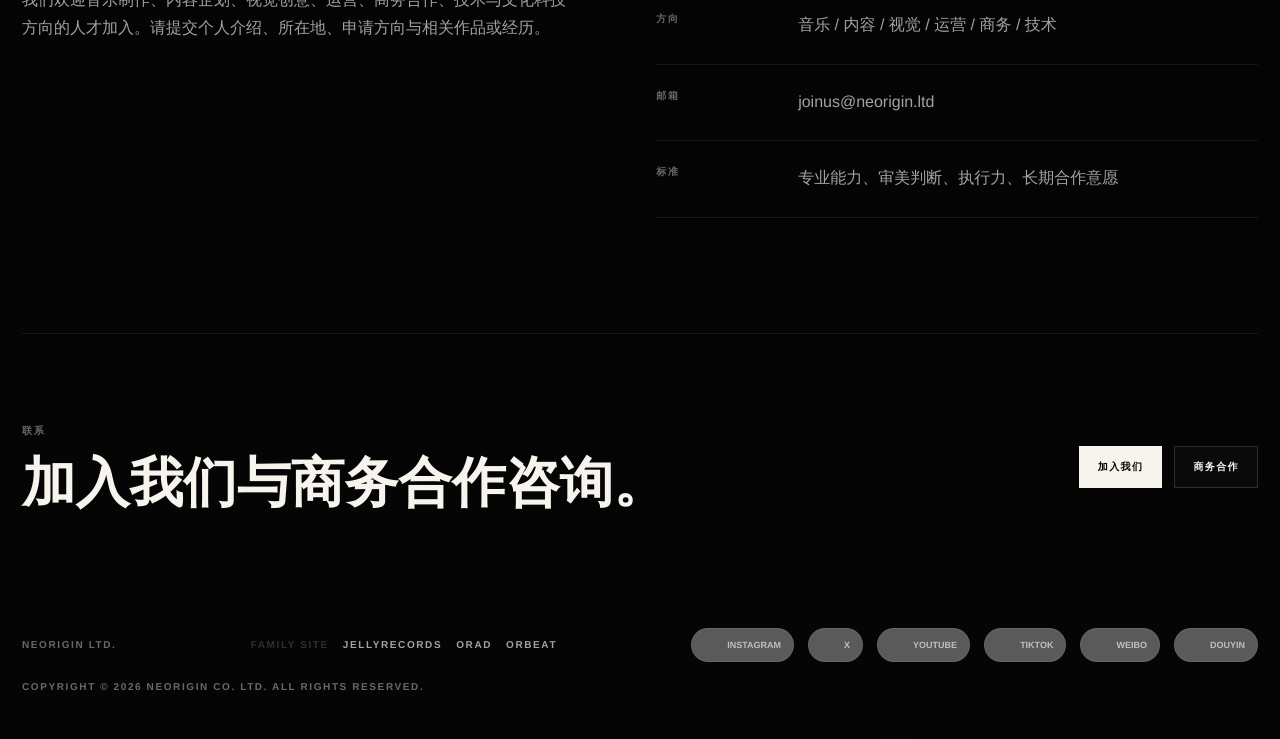
==== commit 6c6f3965: "Add files via upload" ====
--- a/index.html
+++ b/index.html
@@ -9,7 +9,8 @@
       content="NEORIGIN is a premium music label building artists, sound, performance, and culture."
       data-i18n-attr="content:meta.description"
     />
-    <link rel="stylesheet" href="./styles.css?v=2" />
+    <link rel="stylesheet" href="./styles.css?v=8" />
+    <link rel="icon" href="./assets/neorigin-logo.PNG" />
   </head>
   <body>
     <header class="site-header" data-header>
@@ -53,6 +54,7 @@
           </div>
         </div>
         <a href="#release" data-i18n="nav.release">发行</a>
+        <a href="./orbeat/" data-i18n="nav.orbeat">ORBEAT</a>
         <a href="#news" data-i18n="nav.news">新闻室</a>
         <a href="#join" data-i18n="nav.join">加入</a>
         <a href="#contact" data-i18n="nav.contact">联系</a>
@@ -253,6 +255,15 @@
         <span>Family Site</span>
         <a href="./labels/jellyrecords/">JellyRecords</a>
         <a href="./labels/orad/">ORAD</a>
+        <a href="./orbeat/">ORBEAT</a>
+      </div>
+      <div class="social-links" aria-label="NEORIGIN social media">
+        <a href="https://www.instagram.com/neorigin_ent" target="_blank" rel="noopener noreferrer" aria-label="Instagram"><img class="social-icon-img" src="https://cdn.simpleicons.org/instagram/111111?viewbox=auto" alt="" aria-hidden="true" /><span class="social-label">Instagram</span></a>
+        <a href="https://x.com/neorigin_ent" target="_blank" rel="noopener noreferrer" aria-label="X"><img class="social-icon-img" src="https://cdn.simpleicons.org/x/111111?viewbox=auto" alt="" aria-hidden="true" /><span class="social-label">X</span></a>
+        <a href="https://youtube.com/@neorigin_ent" target="_blank" rel="noopener noreferrer" aria-label="YouTube"><img class="social-icon-img" src="https://cdn.simpleicons.org/youtube/111111?viewbox=auto" alt="" aria-hidden="true" /><span class="social-label">YouTube</span></a>
+        <a href="https://www.tiktok.com/@neorigin_ent" target="_blank" rel="noopener noreferrer" aria-label="TikTok"><img class="social-icon-img" src="https://cdn.simpleicons.org/tiktok/111111?viewbox=auto" alt="" aria-hidden="true" /><span class="social-label">TikTok</span></a>
+        <a href="https://weibo.com/u/7743936429" target="_blank" rel="noopener noreferrer" aria-label="Weibo"><img class="social-icon-img" src="https://cdn.simpleicons.org/sinaweibo/111111?viewbox=auto" alt="" aria-hidden="true" /><span class="social-label">Weibo</span></a>
+        <a href="https://v.douyin.com/bqhO0Dh3QUE/" target="_blank" rel="noopener noreferrer" aria-label="Douyin"><img class="social-icon-img" src="https://cdn.simpleicons.org/douyin/111111?viewbox=auto" alt="" aria-hidden="true" /><span class="social-label">Douyin</span></a>
       </div>
       <span data-i18n="footer.rights">COPYRIGHT © 2026 NEORIGIN CO. LTD. ALL RIGHTS RESERVED.</span>
     </footer>
--- a/styles.css
+++ b/styles.css
@@ -35,6 +35,13 @@
   letter-spacing: 0;
   text-rendering: geometricPrecision;
   -webkit-font-smoothing: antialiased;
+}
+
+@supports (padding: max(0px)) {
+  body {
+    padding-right: env(safe-area-inset-right);
+    padding-left: env(safe-area-inset-left);
+  }
 }
 
 body::selection {
@@ -473,6 +480,14 @@
   border-color: var(--text);
 }
 
+.button.social-header-icon {
+  min-width: 0;
+  gap: 8px;
+  padding: 0 14px;
+  border-radius: 999px;
+  letter-spacing: 0;
+}
+
 .button:hover {
   transform: translateY(-1px);
 }
@@ -821,7 +836,8 @@
   text-transform: uppercase;
 }
 
-.footer-links {
+.footer-links,
+.social-links {
   display: flex;
   align-items: center;
   gap: 14px;
@@ -832,13 +848,201 @@
   color: var(--faint);
 }
 
-.footer-links a {
+.footer-links a,
+.social-links a {
   color: var(--muted);
   transition: color 160ms ease;
 }
 
-.footer-links a:hover {
+.footer-links a:hover,
+.social-links a:hover {
   color: var(--text);
+}
+
+.social-links a {
+  display: inline-flex;
+  align-items: center;
+  gap: 8px;
+  height: 34px;
+  padding: 0 12px;
+  border: 1px solid var(--line-soft);
+  border-radius: 999px;
+  font-size: 9px;
+  font-weight: 850;
+  letter-spacing: 0;
+  background: rgba(255, 255, 255, 0.34);
+  transition:
+    color 160ms ease,
+    border-color 160ms ease,
+    background 160ms ease,
+    transform 160ms ease;
+}
+
+.social-links a:hover {
+  border-color: var(--text);
+  background: var(--text);
+  color: var(--bg);
+  transform: translateY(-2px);
+}
+
+.social-glyph {
+  position: relative;
+  display: block;
+  width: 18px;
+  height: 18px;
+  color: currentColor;
+}
+
+.social-glyph-instagram {
+  border: 2px solid currentColor;
+  border-radius: 6px;
+}
+
+.social-glyph-instagram::before {
+  position: absolute;
+  inset: 4px;
+  border: 2px solid currentColor;
+  border-radius: 50%;
+  content: "";
+}
+
+.social-glyph-instagram::after {
+  position: absolute;
+  top: 3px;
+  right: 3px;
+  width: 3px;
+  height: 3px;
+  border-radius: 50%;
+  background: currentColor;
+  content: "";
+}
+
+.social-glyph-x::before,
+.social-glyph-x::after {
+  position: absolute;
+  top: 8px;
+  left: 1px;
+  width: 16px;
+  height: 2px;
+  border-radius: 999px;
+  background: currentColor;
+  content: "";
+}
+
+.social-glyph-x::before {
+  transform: rotate(43deg);
+}
+
+.social-glyph-x::after {
+  transform: rotate(-43deg);
+}
+
+.social-glyph-youtube::before {
+  position: absolute;
+  inset: 3px 0;
+  border: 2px solid currentColor;
+  border-radius: 6px;
+  content: "";
+}
+
+.social-glyph-youtube::after {
+  position: absolute;
+  top: 6px;
+  left: 7px;
+  width: 0;
+  height: 0;
+  border-top: 4px solid transparent;
+  border-bottom: 4px solid transparent;
+  border-left: 7px solid currentColor;
+  content: "";
+}
+
+.social-glyph-tiktok::before {
+  position: absolute;
+  top: 1px;
+  left: 9px;
+  width: 5px;
+  height: 13px;
+  border-left: 3px solid currentColor;
+  border-top: 3px solid currentColor;
+  border-radius: 2px 3px 0 0;
+  content: "";
+}
+
+.social-glyph-tiktok::after {
+  position: absolute;
+  left: 2px;
+  bottom: 1px;
+  width: 9px;
+  height: 9px;
+  border: 3px solid currentColor;
+  border-radius: 50%;
+  content: "";
+}
+
+.social-glyph-weibo::before {
+  position: absolute;
+  inset: 4px 1px 3px;
+  border: 2px solid currentColor;
+  border-radius: 50% 50% 46% 46%;
+  content: "";
+  transform: rotate(-10deg);
+}
+
+.social-glyph-weibo::after {
+  position: absolute;
+  top: 8px;
+  left: 5px;
+  width: 3px;
+  height: 3px;
+  border-radius: 50%;
+  background: currentColor;
+  box-shadow: 6px -1px 0 currentColor;
+  content: "";
+}
+
+.social-glyph-douyin::before {
+  position: absolute;
+  top: 1px;
+  left: 9px;
+  width: 6px;
+  height: 13px;
+  border-left: 3px solid currentColor;
+  border-top: 3px solid currentColor;
+  border-radius: 2px 4px 0 0;
+  content: "";
+  transform: skewY(-10deg);
+}
+
+.social-glyph-douyin::after {
+  position: absolute;
+  left: 2px;
+  bottom: 1px;
+  width: 9px;
+  height: 9px;
+  border: 3px solid currentColor;
+  border-radius: 50%;
+  content: "";
+}
+
+.social-icon-img {
+  display: block;
+  width: 15px;
+  height: 15px;
+  object-fit: contain;
+  pointer-events: none;
+  transition: filter 160ms ease;
+}
+
+.social-label {
+  display: inline-block;
+  line-height: 1;
+  white-space: nowrap;
+}
+
+.social-links a:hover .social-icon-img,
+.button.social-header-icon:hover .social-icon-img {
+  filter: invert(1);
 }
 
 @media (max-width: 1080px) {
@@ -1135,6 +1339,85 @@
   }
 }
 
+@media (max-width: 390px) {
+  .site-header {
+    height: auto;
+    min-height: 64px;
+    grid-template-columns: minmax(0, 1fr) auto;
+    padding-top: 8px;
+    padding-bottom: 8px;
+  }
+
+  .brand {
+    min-width: 0;
+    width: min(43vw, 118px);
+  }
+
+  .header-actions {
+    justify-self: end;
+  }
+
+  .language-switch {
+    max-width: 112px;
+  }
+
+  .lang-button {
+    min-width: 30px;
+    padding: 0 6px;
+  }
+
+  .nav {
+    top: 64px;
+    max-height: calc(100dvh - 64px);
+  }
+
+  .hero {
+    padding-top: 92px;
+    padding-bottom: 64px;
+  }
+
+  .hero-copy,
+  .company-grid p,
+  .release-copy p,
+  .about p,
+  .news-list p,
+  .label-grid p,
+  dd {
+    font-size: 14px;
+    line-height: 1.62;
+  }
+
+  .artist-card h3 a {
+    white-space: normal;
+  }
+
+  .news-list article {
+    padding: 18px 0;
+  }
+
+  .footer,
+  .footer-links,
+  .social-links {
+    align-items: flex-start;
+    flex-direction: column;
+  }
+}
+
+@media (hover: none) and (pointer: coarse) {
+  .button,
+  .lang-button,
+  .menu-button,
+  .mega-menu a {
+    min-height: 44px;
+  }
+
+  .artist-card:hover::before,
+  .company-grid article:hover,
+  .label-grid article:hover {
+    transform: none;
+  }
+}
+
 @media (max-height: 680px) and (min-width: 700px) {
   .site-header,
   .nav-item {
